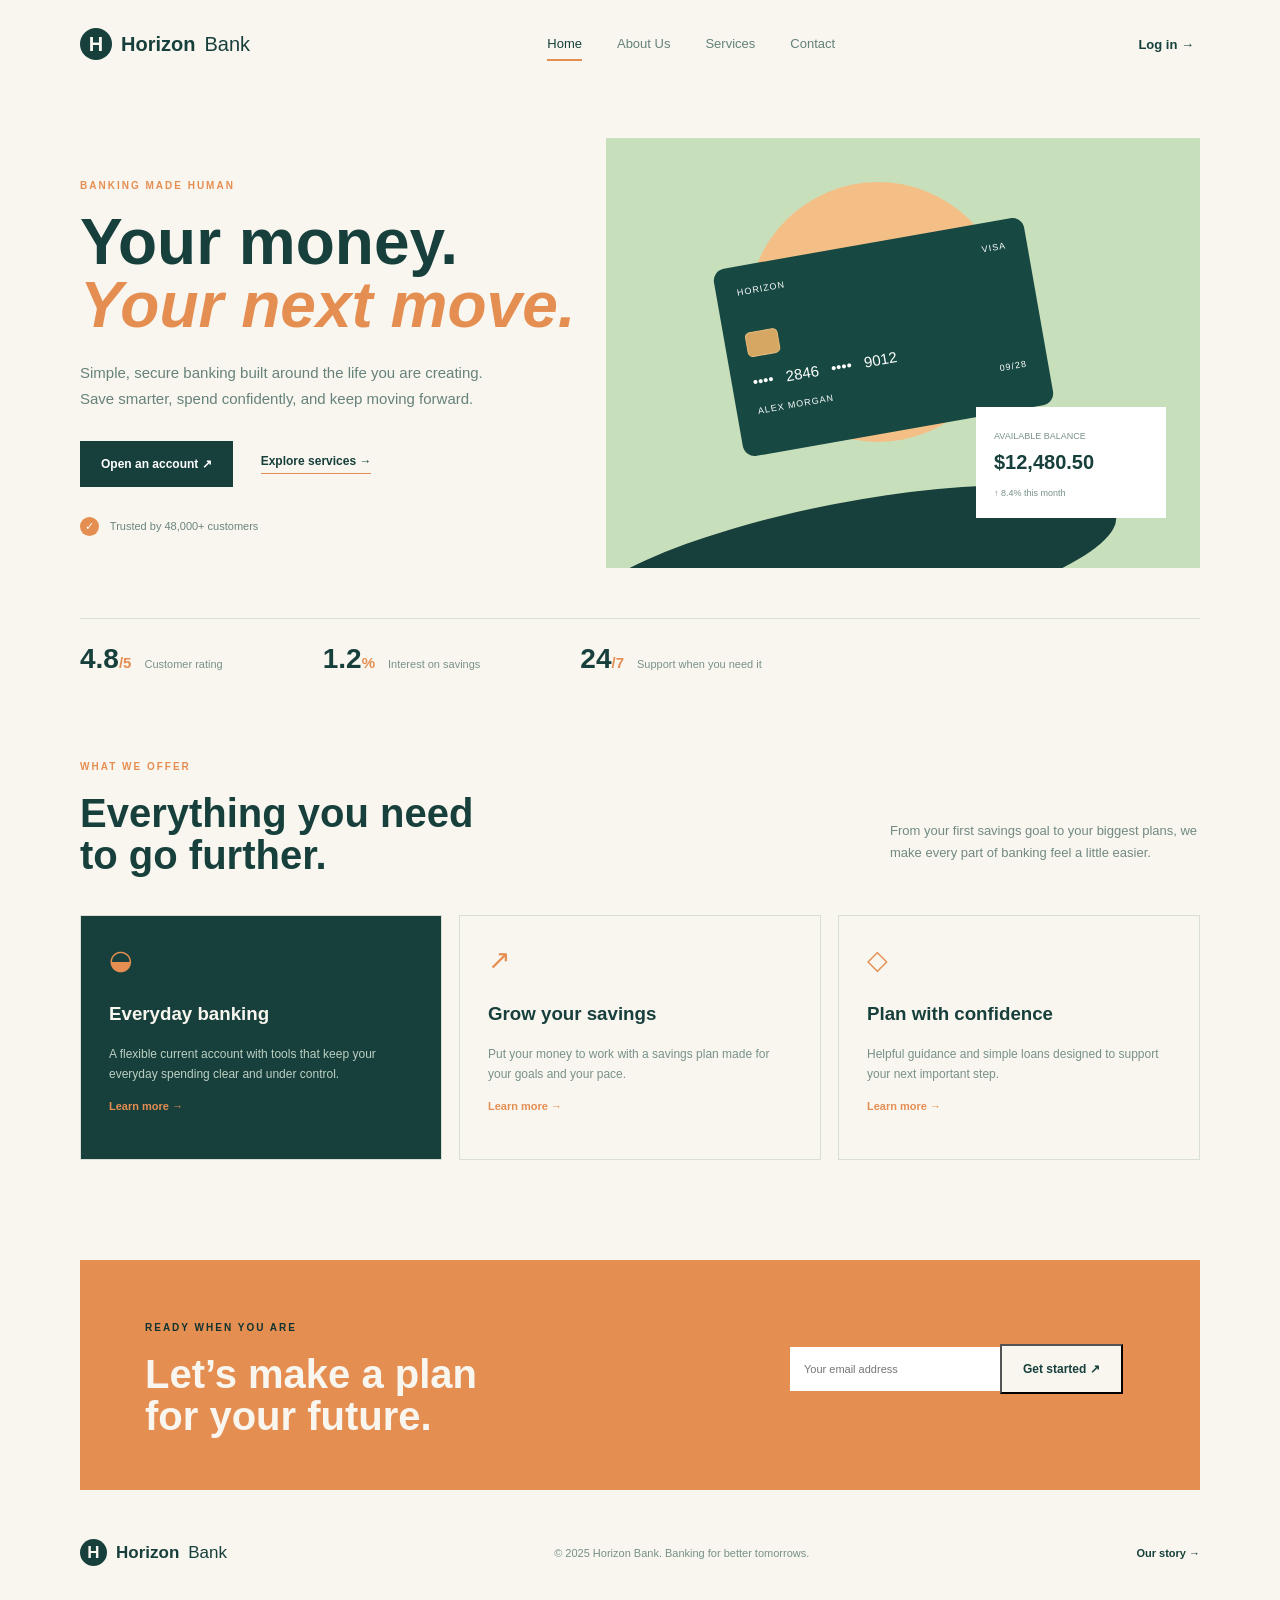
==== Techonovanza-2026-master/HTML/index.html @ ab3ae1f0 "Initial files added" ====
<!DOCTYPE html>
<html lang="en">
<head>
    <meta charset="UTF-8">
    <meta name="viewport" content="width=device-width, initial-scale=1.0">
    <title>Horizon Bank | Move Forward</title>
    <link rel="stylesheet" href="../CSS/home.css">
</head>
<body>
    <header class="site-header">
        <a class="logo" href="index.html"><span class="logo-mark">H</span> Horizon<span>Bank</span></a>
        <nav>
            <a class="active" href="index.html">Home</a>
            <a href="about.html">About Us</a>
            <a href="#services">Services</a>
            <a href="#contact">Contact</a>
        </nav>
        <button class="login-button" id="loginButton">Log in <span>→</span></button>
    </header>

    <main>
        <section class="hero section-width">
            <div class="hero-copy">
                <p class="eyebrow">BANKING MADE HUMAN</p>
                <h1>Your money.<br><em>Your next move.</em></h1>
                <p class="hero-text">Simple, secure banking built around the life you are creating. Save smarter, spend confidently, and keep moving forward.</p>
                <div class="hero-buttons">
                    <a class="primary-button" href="#contact">Open an account <span>↗</span></a>
                    <a class="text-button" href="#services">Explore services <span>→</span></a>
                </div>
                <div class="trust-line"><span class="trust-dot">✓</span> Trusted by 48,000+ customers</div>
            </div>
            <div class="hero-art">
                <div class="sun"></div>
                <div class="hero-card">
                    <div class="card-top"><span>HORIZON</span><span>VISA</span></div>
                    <div class="chip"></div>
                    <div class="card-number">•••• &nbsp; 2846 &nbsp; •••• &nbsp; 9012</div>
                    <div class="card-bottom"><span>ALEX MORGAN</span><span>09/28</span></div>
                </div>
                <div class="balance-box"><small>AVAILABLE BALANCE</small><strong>$12,480.50</strong><span class="balance-change">↑ 8.4% this month</span></div>
                <div class="shape shape-one"></div>
                <div class="shape shape-two"></div>
            </div>
        </section>

        <section class="numbers section-width">
            <div><strong>4.8<span>/5</span></strong><p>Customer rating</p></div>
            <div><strong>1.2<span>%</span></strong><p>Interest on savings</p></div>
            <div><strong>24<span>/7</span></strong><p>Support when you need it</p></div>
        </section>

        <section class="services section-width" id="services">
            <div class="section-heading"><div><p class="eyebrow">WHAT WE OFFER</p><h2>Everything you need<br>to go further.</h2></div><p>From your first savings goal to your biggest plans, we make every part of banking feel a little easier.</p></div>
            <div class="service-grid">
                <article class="service-card featured"><div class="service-icon">◒</div><h3>Everyday banking</h3><p>A flexible current account with tools that keep your everyday spending clear and under control.</p><a href="#contact">Learn more →</a></article>
                <article class="service-card"><div class="service-icon">↗</div><h3>Grow your savings</h3><p>Put your money to work with a savings plan made for your goals and your pace.</p><a href="#contact">Learn more →</a></article>
                <article class="service-card"><div class="service-icon">◇</div><h3>Plan with confidence</h3><p>Helpful guidance and simple loans designed to support your next important step.</p><a href="#contact">Learn more →</a></article>
            </div>
        </section>

        <section class="contact-banner section-width" id="contact">
            <div><p class="eyebrow">READY WHEN YOU ARE</p><h2>Let’s make a plan<br>for your future.</h2></div>
            <form id="contactForm"><input type="email" id="email" placeholder="Your email address" required><button class="primary-button" type="submit">Get started <span>↗</span></button><p id="formMessage"></p></form>
        </section>
    </main>

    <footer class="site-footer"><a class="logo" href="index.html"><span class="logo-mark">H</span> Horizon<span>Bank</span></a><p>© 2025 Horizon Bank. Banking for better tomorrows.</p><a href="about.html">Our story →</a></footer>
    <script src="../JS/home.js"></script>
</body>
</html>
---- Techonovanza-2026-master/CSS/home.css ----
/* Home page styles */

* {
    box-sizing: border-box;
}

html {
    scroll-behavior: smooth;
}

body {
    margin: 0;
    background: #f8f6ef;
    color: #173f3b;
    font-family: Arial, sans-serif;
}

a {
    color: inherit;
    text-decoration: none;
}

.site-header,
.section-width,
.site-footer {
    width: 1120px;
    margin: auto;
}

.site-header {
    height: 88px;
    display: flex;
    align-items: center;
    justify-content: space-between;
}

.logo {
    display: flex;
    align-items: center;
    gap: 9px;
    font-size: 20px;
    font-weight: bold;
}

.logo-mark {
    display: grid;
    place-items: center;
    width: 32px;
    height: 32px;
    border-radius: 50%;
    background: #173f3b;
    color: #f8f6ef;
}

.logo > span:last-child {
    font-weight: normal;
}

nav {
    display: flex;
    gap: 35px;
    color: #64817a;
    font-size: 13px;
}

nav a {
    padding: 8px 0;
}

nav a:hover,
nav a.active {
    border-bottom: 2px solid #e58e52;
    color: #173f3b;
}

.login-button {
    border: 0;
    background: none;
    color: #173f3b;
    cursor: pointer;
    font-size: 13px;
    font-weight: bold;
}

.hero {
    min-height: 530px;
    display: grid;
    grid-template-columns: 47% 53%;
    align-items: center;
}

.eyebrow {
    margin-bottom: 20px;
    color: #e58e52;
    font-size: 10px;
    font-weight: bold;
    letter-spacing: 2px;
}

h1 {
    margin: 0 0 24px;
    font-size: 64px;
    line-height: 0.98;
}

h1 em {
    color: #e58e52;
}

.hero-text {
    width: 410px;
    color: #66827b;
    font-size: 15px;
    line-height: 1.7;
}

.hero-buttons {
    display: flex;
    gap: 28px;
    align-items: center;
    margin: 30px 0;
}

.primary-button {
    display: inline-block;
    padding: 16px 21px;
    background: #173f3b;
    color: white;
    font-size: 12px;
    font-weight: bold;
}

.primary-button:hover {
    background: #e58e52;
}

.text-button {
    border-bottom: 1px solid #e58e52;
    padding-bottom: 5px;
    font-size: 12px;
    font-weight: bold;
}

.trust-line {
    color: #6a847d;
    font-size: 11px;
}

.trust-dot {
    display: inline-grid;
    place-items: center;
    width: 19px;
    height: 19px;
    margin-right: 8px;
    border-radius: 50%;
    background: #e58e52;
    color: white;
}

.hero-art {
    position: relative;
    height: 430px;
    overflow: hidden;
    background: #c8dfbb;
}

.sun {
    position: absolute;
    top: 44px;
    left: 142px;
    width: 260px;
    height: 260px;
    border-radius: 50%;
    background: #f4bf86;
}

.hero-art:after {
    content: '';
    position: absolute;
    bottom: -65px;
    left: -35px;
    width: 550px;
    height: 130px;
    border-radius: 50%;
    background: #173f3b;
    transform: rotate(-11deg);
}

.hero-card {
    position: absolute;
    z-index: 2;
    top: 104px;
    left: 120px;
    width: 315px;
    height: 190px;
    padding: 21px;
    border-radius: 12px;
    background: #174942;
    color: white;
    transform: rotate(-10deg);
}

.card-top,
.card-bottom {
    display: flex;
    justify-content: space-between;
    font-size: 9px;
    letter-spacing: 1px;
}

.chip {
    width: 33px;
    height: 25px;
    margin-top: 36px;
    border: 1px solid #e8bb7c;
    border-radius: 5px;
    background: #d5a762;
}

.card-number {
    margin: 16px 0;
    font-size: 15px;
}

.balance-box {
    position: absolute;
    z-index: 3;
    right: 34px;
    bottom: 50px;
    width: 190px;
    padding: 18px;
    background: white;
}

.balance-box small,
.balance-change {
    color: #79918a;
    font-size: 9px;
}

.balance-box strong {
    display: block;
    margin: 8px 0;
    font-size: 20px;
}

.numbers {
    display: flex;
    gap: 100px;
    padding: 24px 0 70px;
    border-top: 1px solid #d9dfd4;
}

.numbers div {
    display: flex;
    gap: 13px;
    align-items: baseline;
}

.numbers strong {
    font-size: 28px;
}

.numbers strong span {
    color: #e58e52;
    font-size: 15px;
}

.numbers p {
    color: #79918a;
    font-size: 11px;
}

.services {
    padding-bottom: 100px;
}

.section-heading {
    display: flex;
    justify-content: space-between;
    align-items: end;
    margin-bottom: 38px;
}

.section-heading h2,
.contact-banner h2 {
    margin: 0;
    font-size: 40px;
    line-height: 1.06;
}

.section-heading > p {
    width: 310px;
    color: #718982;
    font-size: 13px;
    line-height: 1.7;
}

.service-grid {
    display: grid;
    grid-template-columns: repeat(3, 1fr);
    gap: 17px;
}

.service-card {
    min-height: 245px;
    padding: 28px;
    border: 1px solid #d9dfd4;
}

.service-card.featured {
    background: #173f3b;
    color: #f8f6ef;
}

.service-icon {
    margin-bottom: 27px;
    color: #e58e52;
    font-size: 27px;
}

.service-card p {
    color: #78918a;
    font-size: 12px;
    line-height: 1.7;
}

.service-card.featured p {
    color: #bdd0c3;
}

.service-card a {
    color: #e58e52;
    font-size: 11px;
    font-weight: bold;
}

.contact-banner {
    display: flex;
    justify-content: space-between;
    align-items: center;
    padding: 52px 65px;
    background: #e58e52;
    color: #f8f6ef;
}

.contact-banner .eyebrow {
    color: #10332f;
}

.contact-banner form {
    width: 345px;
}

.contact-banner input {
    width: 210px;
    padding: 16px 14px;
    border: 0;
    font-size: 11px;
}

.contact-banner .primary-button {
    background: #f8f6ef;
    color: #173f3b;
}

.contact-banner form p {
    font-size: 11px;
}

.site-footer {
    display: flex;
    justify-content: space-between;
    align-items: center;
    padding: 46px 0;
    color: #769087;
    font-size: 11px;
}

.site-footer .logo {
    color: #173f3b;
    font-size: 17px;
}

.site-footer .logo-mark {
    width: 27px;
    height: 27px;
}

.site-footer a:last-child {
    color: #173f3b;
    font-weight: bold;
}
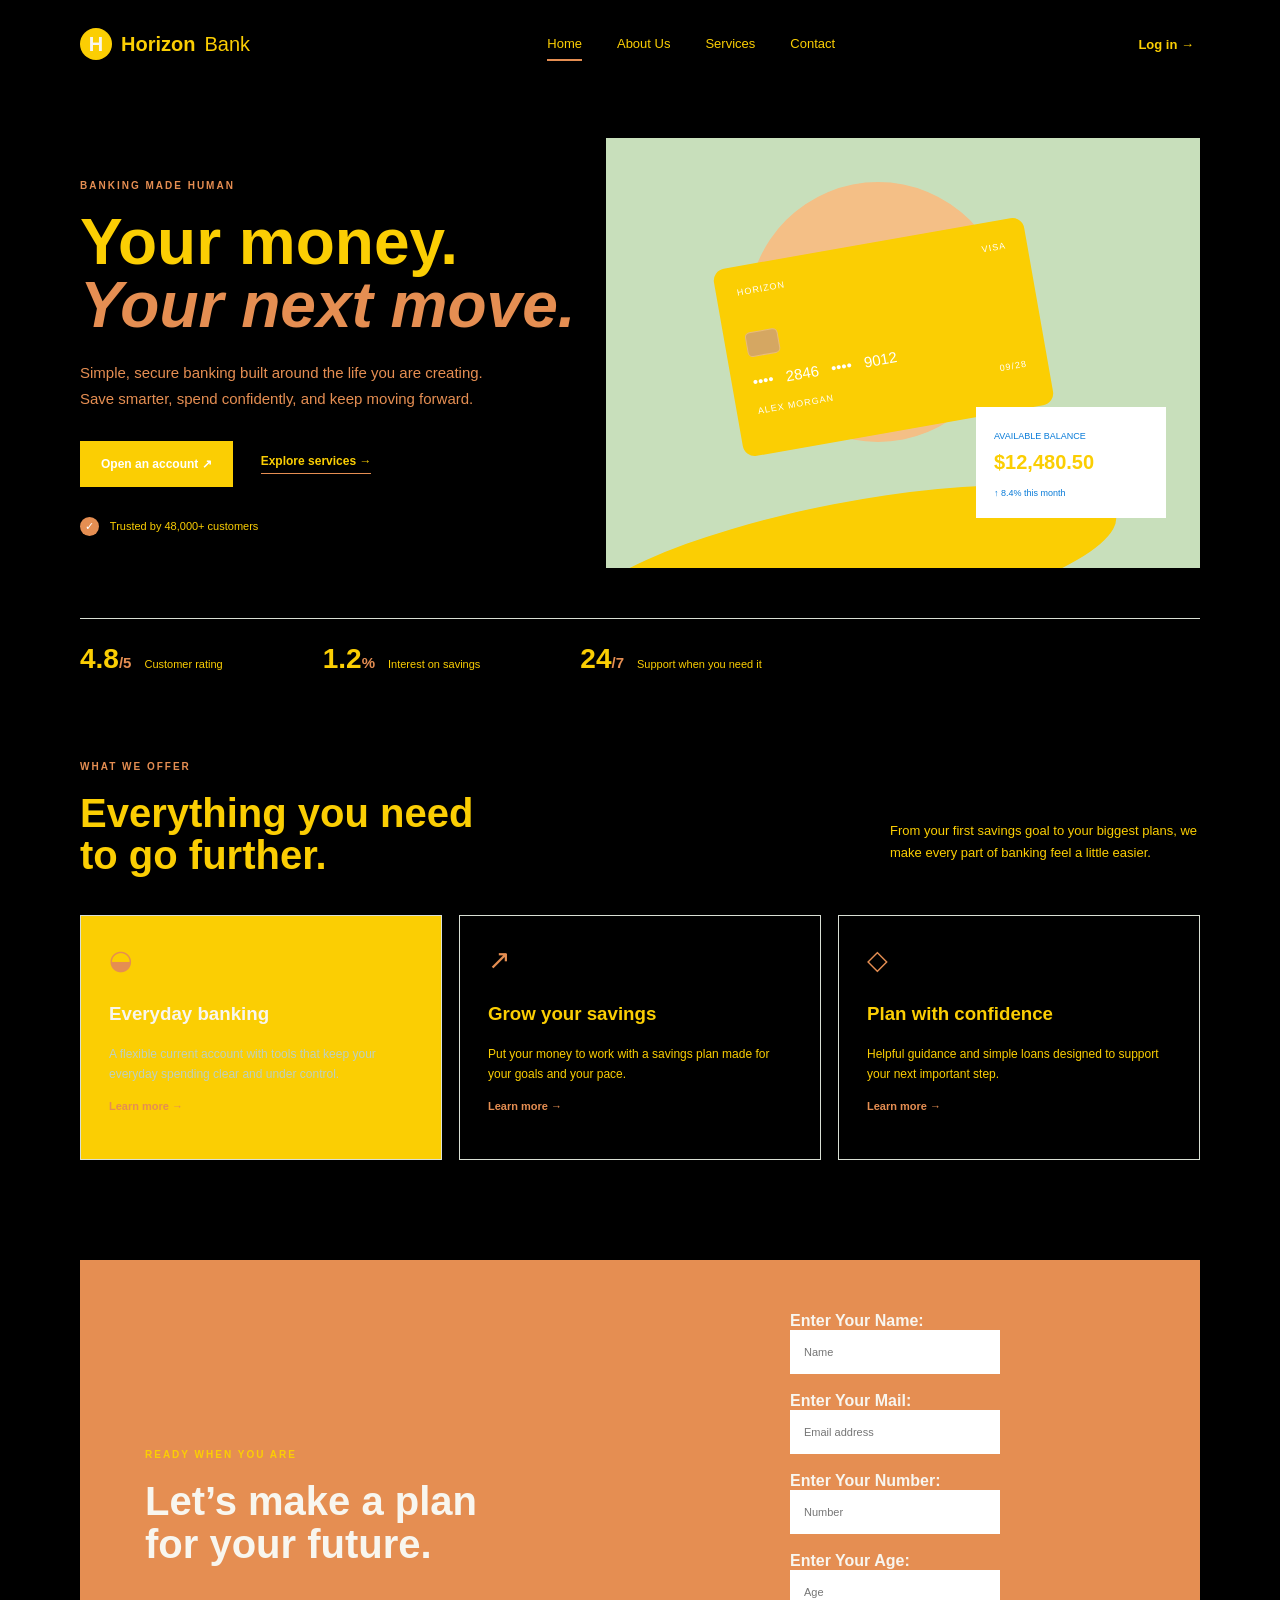
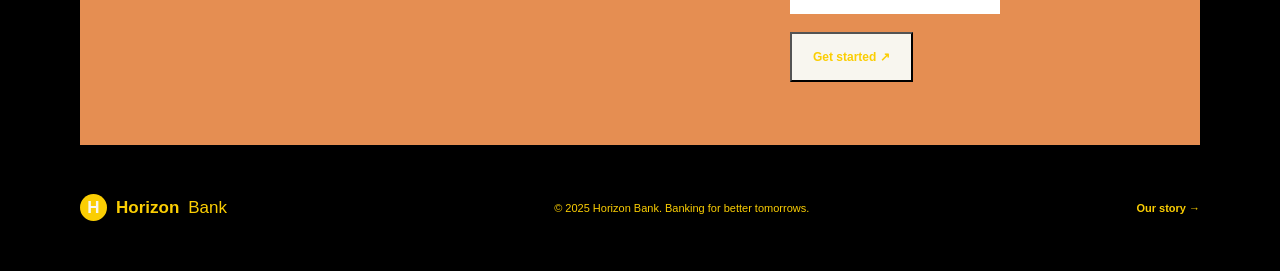
==== commit ec370ac4: "Form extended and more inputs are added into it." ====
--- a/Techonovanza-2026-master/HTML/index.html
+++ b/Techonovanza-2026-master/HTML/index.html
@@ -61,11 +61,23 @@
 
         <section class="contact-banner section-width" id="contact">
             <div><p class="eyebrow">READY WHEN YOU ARE</p><h2>Let’s make a plan<br>for your future.</h2></div>
-            <form id="contactForm"><input type="email" id="email" placeholder="Your email address" required><button class="primary-button" type="submit">Get started <span>↗</span></button><p id="formMessage"></p></form>
+            <form id="contactForm">
+            <!--Added more inputs and labels for the form for having a complete information of the applicant-->
+            <label for="name"><b>Enter Your Name:</b></label><br>
+            <input type="text" id="name" placeholder="Name" required><br><br> 
+            <label for="email"><b>Enter Your Mail:</b></label><br>   
+            <input type="email" id="email" placeholder="Email address" required><br><br>
+            <label for="number"><b>Enter Your Number:</b></label><br> 
+            <input type="text" id="number" placeholder="Number" required><br><br>
+            <label for="age"><b>Enter Your Age:</b></label><br> 
+            <input type="number" id="age" placeholder="Age" required><br><br>
+            <button class="primary-button" type="submit">Get started <span>↗</span></button><p id="formMessage">
+            
+            </p></form> 
         </section>
     </main>
 
     <footer class="site-footer"><a class="logo" href="index.html"><span class="logo-mark">H</span> Horizon<span>Bank</span></a><p>© 2025 Horizon Bank. Banking for better tomorrows.</p><a href="about.html">Our story →</a></footer>
     <script src="../JS/home.js"></script>
 </body>
-</html>
+</html>
--- a/Techonovanza-2026-master/CSS/home.css
+++ b/Techonovanza-2026-master/CSS/home.css
@@ -10,8 +10,8 @@
 
 body {
     margin: 0;
-    background: #f8f6ef;
-    color: #173f3b;
+    background: #000000;
+    color: #fbce03;
     font-family: Arial, sans-serif;
 }
 
@@ -48,7 +48,7 @@
     width: 32px;
     height: 32px;
     border-radius: 50%;
-    background: #173f3b;
+    background: #fbce03;
     color: #f8f6ef;
 }
 
@@ -59,7 +59,7 @@
 nav {
     display: flex;
     gap: 35px;
-    color: #64817a;
+    color: #fbce03;
     font-size: 13px;
 }
 
@@ -70,13 +70,13 @@
 nav a:hover,
 nav a.active {
     border-bottom: 2px solid #e58e52;
-    color: #173f3b;
+    color: #fbce03;
 }
 
 .login-button {
     border: 0;
     background: none;
-    color: #173f3b;
+    color: #fbce03;
     cursor: pointer;
     font-size: 13px;
     font-weight: bold;
@@ -109,7 +109,7 @@
 
 .hero-text {
     width: 410px;
-    color: #66827b;
+    color: #e58e52;
     font-size: 15px;
     line-height: 1.7;
 }
@@ -124,7 +124,7 @@
 .primary-button {
     display: inline-block;
     padding: 16px 21px;
-    background: #173f3b;
+    background: #fbce03;
     color: white;
     font-size: 12px;
     font-weight: bold;
@@ -142,7 +142,7 @@
 }
 
 .trust-line {
-    color: #6a847d;
+    color: #fbce03;
     font-size: 11px;
 }
 
@@ -182,7 +182,7 @@
     width: 550px;
     height: 130px;
     border-radius: 50%;
-    background: #173f3b;
+    background: #fbce03;
     transform: rotate(-11deg);
 }
 
@@ -195,7 +195,7 @@
     height: 190px;
     padding: 21px;
     border-radius: 12px;
-    background: #174942;
+    background: #fbce03;
     color: white;
     transform: rotate(-10deg);
 }
@@ -234,7 +234,7 @@
 
 .balance-box small,
 .balance-change {
-    color: #79918a;
+    color: #087bd8;
     font-size: 9px;
 }
 
@@ -267,7 +267,7 @@
 }
 
 .numbers p {
-    color: #79918a;
+    color: #fbce03;
     font-size: 11px;
 }
 
@@ -291,7 +291,7 @@
 
 .section-heading > p {
     width: 310px;
-    color: #718982;
+    color: #fbce03;
     font-size: 13px;
     line-height: 1.7;
 }
@@ -309,7 +309,7 @@
 }
 
 .service-card.featured {
-    background: #173f3b;
+    background: #fbce03;
     color: #f8f6ef;
 }
 
@@ -320,7 +320,7 @@
 }
 
 .service-card p {
-    color: #78918a;
+    color: #fbce03;
     font-size: 12px;
     line-height: 1.7;
 }
@@ -345,7 +345,7 @@
 }
 
 .contact-banner .eyebrow {
-    color: #10332f;
+    color: #fbce03;
 }
 
 .contact-banner form {
@@ -361,7 +361,7 @@
 
 .contact-banner .primary-button {
     background: #f8f6ef;
-    color: #173f3b;
+    color: #fbce03;
 }
 
 .contact-banner form p {
@@ -373,12 +373,12 @@
     justify-content: space-between;
     align-items: center;
     padding: 46px 0;
-    color: #769087;
+    color: #fbce03  ;
     font-size: 11px;
 }
 
 .site-footer .logo {
-    color: #173f3b;
+    color: #fbce03;
     font-size: 17px;
 }
 
@@ -388,6 +388,6 @@
 }
 
 .site-footer a:last-child {
-    color: #173f3b;
-    font-weight: bold;
-}
+    color: #fbce03;
+    font-weight: bold;
+}
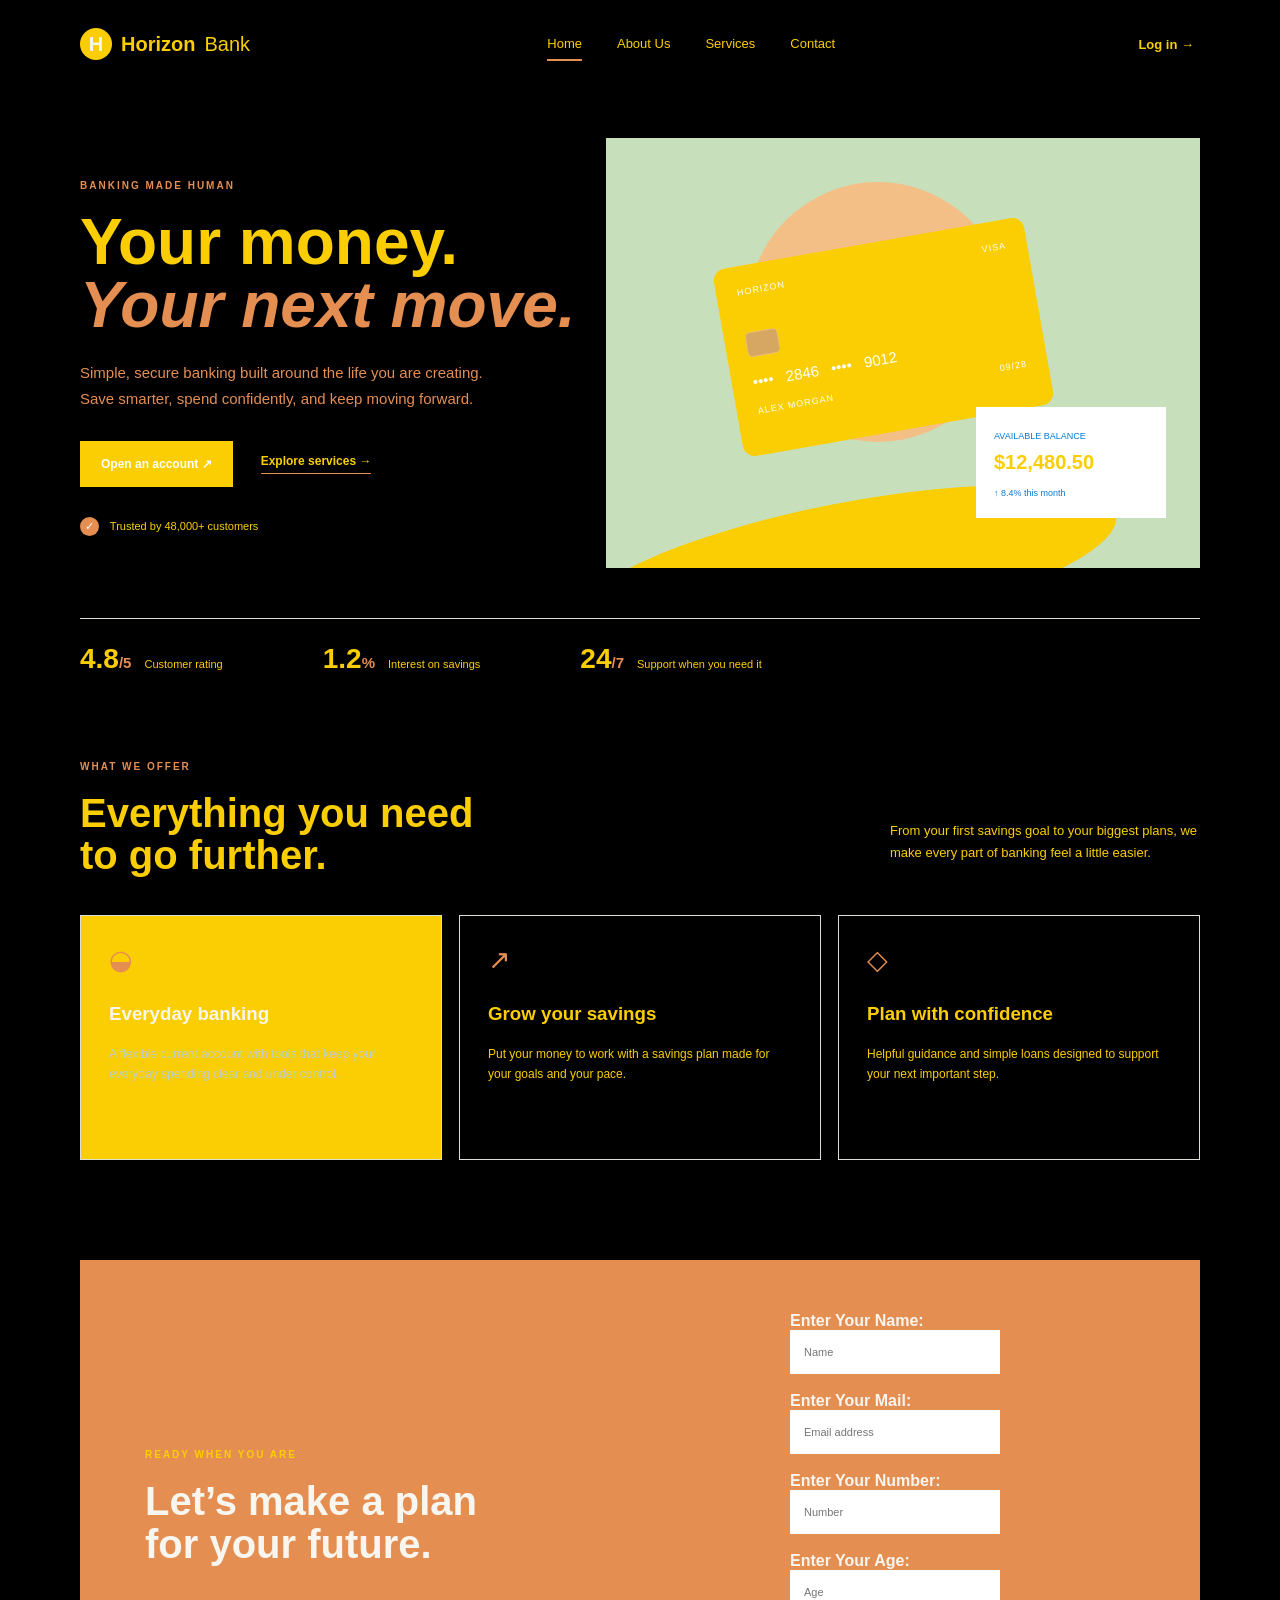
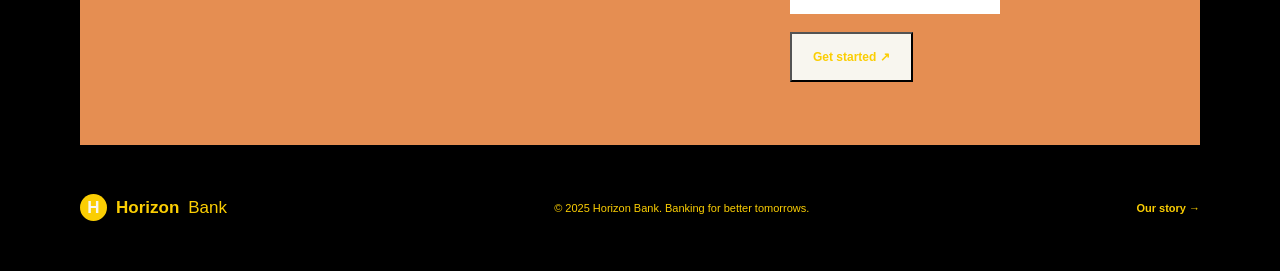
==== commit e1362cfe: "Removed learn more buttons" ====
--- a/Techonovanza-2026-master/HTML/index.html
+++ b/Techonovanza-2026-master/HTML/index.html
@@ -49,13 +49,13 @@
             <div><strong>1.2<span>%</span></strong><p>Interest on savings</p></div>
             <div><strong>24<span>/7</span></strong><p>Support when you need it</p></div>
         </section>
-
+        <!--Removed the learn more button as it was useless, including learn more button and not making a page for it is useless.-->
         <section class="services section-width" id="services">
             <div class="section-heading"><div><p class="eyebrow">WHAT WE OFFER</p><h2>Everything you need<br>to go further.</h2></div><p>From your first savings goal to your biggest plans, we make every part of banking feel a little easier.</p></div>
             <div class="service-grid">
-                <article class="service-card featured"><div class="service-icon">◒</div><h3>Everyday banking</h3><p>A flexible current account with tools that keep your everyday spending clear and under control.</p><a href="#contact">Learn more →</a></article>
-                <article class="service-card"><div class="service-icon">↗</div><h3>Grow your savings</h3><p>Put your money to work with a savings plan made for your goals and your pace.</p><a href="#contact">Learn more →</a></article>
-                <article class="service-card"><div class="service-icon">◇</div><h3>Plan with confidence</h3><p>Helpful guidance and simple loans designed to support your next important step.</p><a href="#contact">Learn more →</a></article>
+                <article class="service-card featured"><div class="service-icon">◒</div><h3>Everyday banking</h3><p>A flexible current account with tools that keep your everyday spending clear and under control.</p></article>
+                <article class="service-card"><div class="service-icon">↗</div><h3>Grow your savings</h3><p>Put your money to work with a savings plan made for your goals and your pace.</p></article>
+                <article class="service-card"><div class="service-icon">◇</div><h3>Plan with confidence</h3><p>Helpful guidance and simple loans designed to support your next important step.</p></article>
             </div>
         </section>
 
@@ -80,4 +80,4 @@
     <footer class="site-footer"><a class="logo" href="index.html"><span class="logo-mark">H</span> Horizon<span>Bank</span></a><p>© 2025 Horizon Bank. Banking for better tomorrows.</p><a href="about.html">Our story →</a></footer>
     <script src="../JS/home.js"></script>
 </body>
-</html>+</html>
